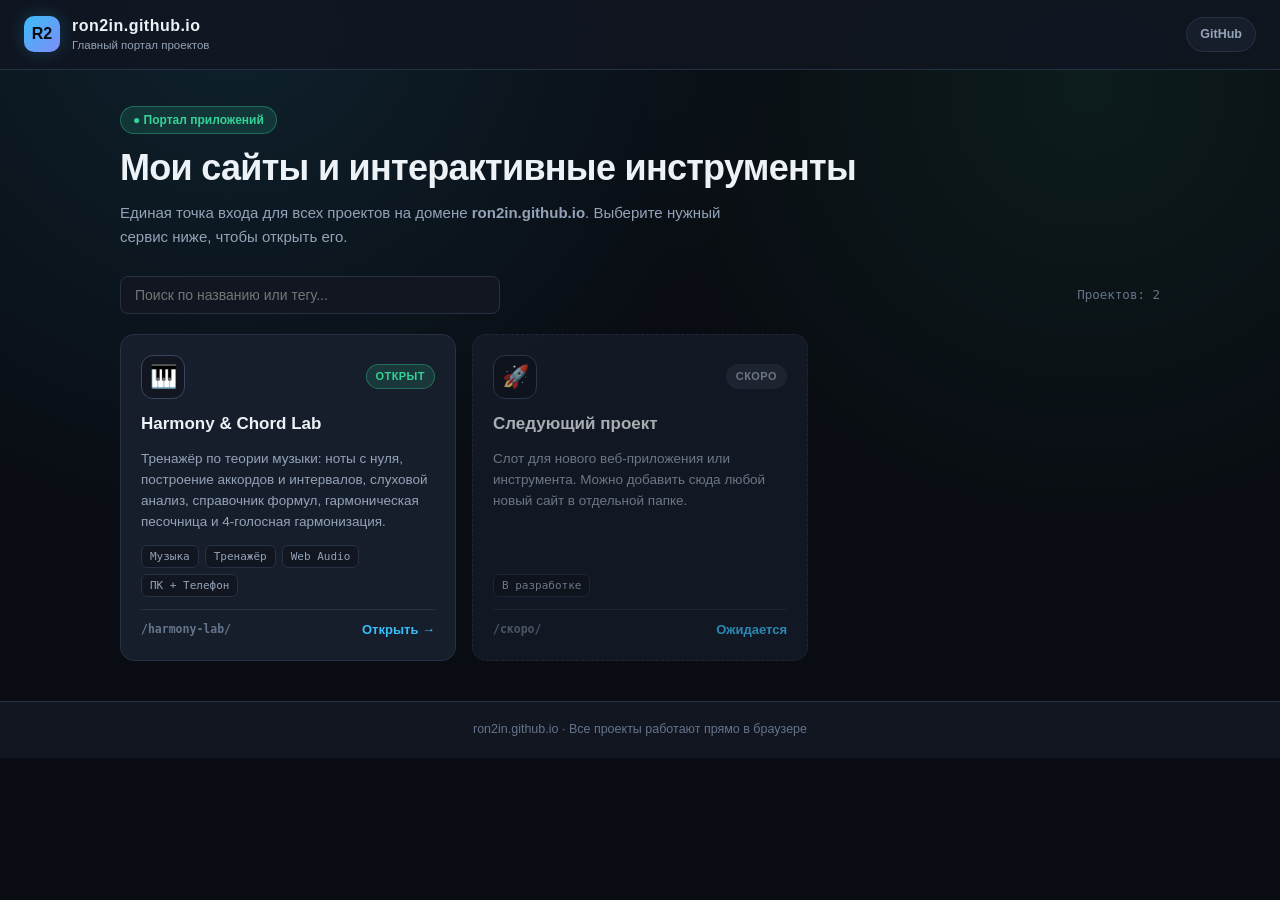
==== index.html @ 560dd849 "Move Harmony & Chord Lab to /harmony-lab/ and create main portal at root" ====
<!DOCTYPE html>
<html lang="ru">
<head>
  <meta charset="UTF-8" />
  <meta name="viewport" content="width=device-width, initial-scale=1.0, viewport-fit=cover" />
  <title>ron2in — Портал проектов и веб-приложений</title>
  <style>
    :root {
      --bg-app: #090c12;
      --bg-panel: #111621;
      --bg-card: #171e2b;
      --bg-card-hover: #1e2738;
      --border: #273144;
      --border-light: #384661;
      --text-main: #edf2f7;
      --text-muted: #94a3b8;
      --text-dim: #64748b;
      --accent: #38bdf8;
      --accent-glow: rgba(56, 189, 248, 0.22);
      --tonic: #34d399;
      --tonic-bg: rgba(52, 211, 153, 0.14);
      --radius: 14px;
      --radius-sm: 8px;
      --font-sans: 'Inter', -apple-system, BlinkMacSystemFont, 'Segoe UI', Roboto, sans-serif;
      --font-mono: 'JetBrains Mono', 'Fira Code', Consolas, monospace;
    }

    * { box-sizing: border-box; margin: 0; padding: 0; }

    html, body {
      min-height: 100%;
      background: var(--bg-app);
      color: var(--text-main);
      font-family: var(--font-sans);
      font-size: 15px;
      line-height: 1.55;
      -webkit-font-smoothing: antialiased;
    }

    body {
      display: flex;
      flex-direction: column;
      background-image:
        radial-gradient(circle at 18% 0%, rgba(56, 189, 248, 0.12), transparent 42%),
        radial-gradient(circle at 85% 12%, rgba(52, 211, 153, 0.08), transparent 36%);
    }

    .topbar {
      display: flex;
      align-items: center;
      justify-content: space-between;
      gap: 12px;
      padding: 14px 24px;
      background: rgba(17, 22, 33, 0.85);
      backdrop-filter: blur(10px);
      border-bottom: 1px solid var(--border);
      position: sticky;
      top: 0;
      z-index: 20;
    }

    .brand {
      display: flex;
      align-items: center;
      gap: 12px;
      text-decoration: none;
      color: inherit;
    }

    .brand-icon {
      width: 36px;
      height: 36px;
      border-radius: 10px;
      background: linear-gradient(135deg, #38bdf8, #818cf8);
      display: grid;
      place-items: center;
      font-weight: 800;
      font-size: 16px;
      color: #090c12;
      box-shadow: 0 0 18px var(--accent-glow);
    }

    .brand-title {
      font-weight: 800;
      font-size: 16px;
      letter-spacing: 0.03em;
    }

    .brand-sub {
      display: block;
      font-size: 11.5px;
      color: var(--text-muted);
      margin-top: -2px;
    }

    .top-links {
      display: flex;
      align-items: center;
      gap: 10px;
    }

    .pill-link {
      display: inline-flex;
      align-items: center;
      gap: 6px;
      padding: 7px 13px;
      border-radius: 999px;
      background: var(--bg-card);
      border: 1px solid var(--border);
      color: var(--text-muted);
      text-decoration: none;
      font-size: 12.5px;
      font-weight: 600;
      transition: 0.15s ease;
    }

    .pill-link:hover {
      border-color: var(--accent);
      color: var(--text-main);
    }

    .main {
      flex: 1;
      width: 100%;
      max-width: 1080px;
      margin: 0 auto;
      padding: 36px 20px calc(40px + env(safe-area-inset-bottom));
    }

    .hero {
      margin-bottom: 28px;
      display: flex;
      flex-direction: column;
      gap: 12px;
    }

    .hero-badge {
      display: inline-flex;
      align-items: center;
      gap: 8px;
      align-self: flex-start;
      padding: 4px 12px;
      border-radius: 999px;
      background: var(--tonic-bg);
      border: 1px solid rgba(52, 211, 153, 0.35);
      color: var(--tonic);
      font-size: 12px;
      font-weight: 700;
    }

    .hero h1 {
      font-size: clamp(24px, 4vw, 36px);
      font-weight: 800;
      letter-spacing: -0.02em;
      line-height: 1.2;
    }

    .hero p {
      color: var(--text-muted);
      max-width: 640px;
      font-size: 15px;
    }

    .toolbar {
      display: flex;
      align-items: center;
      justify-content: space-between;
      gap: 12px;
      flex-wrap: wrap;
      margin-bottom: 20px;
    }

    .search-input {
      flex: 1;
      min-width: 220px;
      max-width: 380px;
      background: var(--bg-panel);
      border: 1px solid var(--border);
      color: var(--text-main);
      padding: 10px 14px;
      border-radius: var(--radius-sm);
      font-size: 14px;
      font-family: inherit;
      outline: none;
      transition: border-color 0.15s;
    }

    .search-input:focus {
      border-color: var(--accent);
    }

    .count-label {
      font-family: var(--font-mono);
      font-size: 12.5px;
      color: var(--text-dim);
    }

    .sites-grid {
      display: grid;
      grid-template-columns: repeat(auto-fill, minmax(290px, 1fr));
      gap: 16px;
    }

    .site-card {
      background: var(--bg-card);
      border: 1px solid var(--border);
      border-radius: var(--radius);
      padding: 20px;
      display: flex;
      flex-direction: column;
      gap: 12px;
      text-decoration: none;
      color: inherit;
      transition: transform 0.16s ease, border-color 0.16s ease, background 0.16s ease, box-shadow 0.16s ease;
    }

    .site-card:hover {
      transform: translateY(-2px);
      border-color: var(--accent);
      background: var(--bg-card-hover);
      box-shadow: 0 10px 28px rgba(0, 0, 0, 0.32);
    }

    .site-card.is-soon {
      opacity: 0.7;
      border-style: dashed;
      cursor: default;
    }

    .site-card.is-soon:hover {
      transform: none;
      border-color: var(--border);
      background: var(--bg-card);
      box-shadow: none;
    }

    .card-top {
      display: flex;
      align-items: center;
      justify-content: space-between;
      gap: 10px;
    }

    .card-icon {
      width: 44px;
      height: 44px;
      border-radius: 12px;
      display: grid;
      place-items: center;
      font-size: 22px;
      background: var(--bg-panel);
      border: 1px solid var(--border-light);
    }

    .status-pill {
      font-size: 11px;
      font-weight: 700;
      padding: 3px 9px;
      border-radius: 999px;
      text-transform: uppercase;
      letter-spacing: 0.04em;
    }

    .status-live {
      background: var(--tonic-bg);
      color: var(--tonic);
      border: 1px solid rgba(52, 211, 153, 0.35);
    }

    .status-soon {
      background: rgba(148, 163, 184, 0.12);
      color: var(--text-muted);
      border: 1px solid var(--border);
    }

    .card-title {
      font-size: 17px;
      font-weight: 700;
      color: var(--text-main);
    }

    .card-desc {
      font-size: 13.5px;
      color: var(--text-muted);
      flex: 1;
    }

    .tags-row {
      display: flex;
      flex-wrap: wrap;
      gap: 6px;
    }

    .tag {
      font-size: 11px;
      font-family: var(--font-mono);
      color: var(--text-muted);
      background: var(--bg-panel);
      border: 1px solid var(--border);
      padding: 2px 8px;
      border-radius: 6px;
    }

    .card-footer {
      display: flex;
      align-items: center;
      justify-content: space-between;
      padding-top: 10px;
      border-top: 1px solid var(--border);
      font-size: 13px;
      font-weight: 600;
    }

    .card-url {
      font-family: var(--font-mono);
      font-size: 11.5px;
      color: var(--text-dim);
    }

    .card-cta {
      color: var(--accent);
    }

    .footer {
      text-align: center;
      padding: 18px 20px calc(18px + env(safe-area-inset-bottom));
      border-top: 1px solid var(--border);
      color: var(--text-dim);
      font-size: 12.5px;
      background: var(--bg-panel);
    }

    @media (max-width: 640px) {
      .topbar { padding: 12px 14px; }
      .main { padding: 22px 14px calc(28px + env(safe-area-inset-bottom)); }
      .sites-grid { grid-template-columns: 1fr; }
      .search-input { max-width: 100%; }
    }
  </style>
</head>
<body>

  <header class="topbar">
    <a class="brand" href="./">
      <div class="brand-icon">R2</div>
      <div>
        <span class="brand-title">ron2in.github.io</span>
        <span class="brand-sub">Главный портал проектов</span>
      </div>
    </a>

    <div class="top-links">
      <a class="pill-link" href="https://github.com/ron2in/ron2in.github.io" target="_blank" rel="noopener">GitHub</a>
    </div>
  </header>

  <main class="main">
    <section class="hero">
      <span class="hero-badge">● Портал приложений</span>
      <h1>Мои сайты и интерактивные инструменты</h1>
      <p>Единая точка входа для всех проектов на домене <strong>ron2in.github.io</strong>. Выберите нужный сервис ниже, чтобы открыть его.</p>
    </section>

    <div class="toolbar">
      <input id="siteSearch" class="search-input" type="search" placeholder="Поиск по названию или тегу..." aria-label="Поиск сайтов" />
      <span id="siteCount" class="count-label"></span>
    </div>

    <section id="sitesGrid" class="sites-grid"></section>
  </main>

  <footer class="footer">
    ron2in.github.io · Все проекты работают прямо в браузере
  </footer>

  <script>
    const SITES = [
      {
        title: 'Harmony & Chord Lab',
        desc: 'Тренажёр по теории музыки: ноты с нуля, построение аккордов и интервалов, слуховой анализ, справочник формул, гармоническая песочница и 4-голосная гармонизация.',
        url: './harmony-lab/',
        displayUrl: '/harmony-lab/',
        icon: '🎹',
        status: 'live',
        tags: ['Музыка', 'Тренажёр', 'Web Audio', 'ПК + Телефон']
      },
      {
        title: 'Следующий проект',
        desc: 'Слот для нового веб-приложения или инструмента. Можно добавить сюда любой новый сайт в отдельной папке.',
        url: '#',
        displayUrl: '/скоро/',
        icon: '🚀',
        status: 'soon',
        tags: ['В разработке']
      }
    ];

    const grid = document.getElementById('sitesGrid');
    const searchInput = document.getElementById('siteSearch');
    const countEl = document.getElementById('siteCount');

    function renderSites(query = '') {
      const q = query.trim().toLowerCase();
      const filtered = SITES.filter(s =>
        !q ||
        s.title.toLowerCase().includes(q) ||
        s.desc.toLowerCase().includes(q) ||
        s.tags.some(t => t.toLowerCase().includes(q))
      );

      countEl.textContent = `Проектов: ${filtered.length}`;
      grid.innerHTML = '';

      filtered.forEach(site => {
        const isLive = site.status === 'live';
        const card = document.createElement(isLive ? 'a' : 'div');
        card.className = 'site-card' + (isLive ? '' : ' is-soon');
        if (isLive) card.href = site.url;

        card.innerHTML = `
          <div class="card-top">
            <div class="card-icon">${site.icon}</div>
            <span class="status-pill ${isLive ? 'status-live' : 'status-soon'}">${isLive ? 'Открыт' : 'Скоро'}</span>
          </div>
          <div class="card-title">${site.title}</div>
          <div class="card-desc">${site.desc}</div>
          <div class="tags-row">
            ${site.tags.map(t => `<span class="tag">${t}</span>`).join('')}
          </div>
          <div class="card-footer">
            <span class="card-url">${site.displayUrl}</span>
            <span class="card-cta">${isLive ? 'Открыть →' : 'Ожидается'}</span>
          </div>
        `;
        grid.appendChild(card);
      });
    }

    searchInput.addEventListener('input', e => renderSites(e.target.value));
    renderSites();
  </script>
</body>
</html>
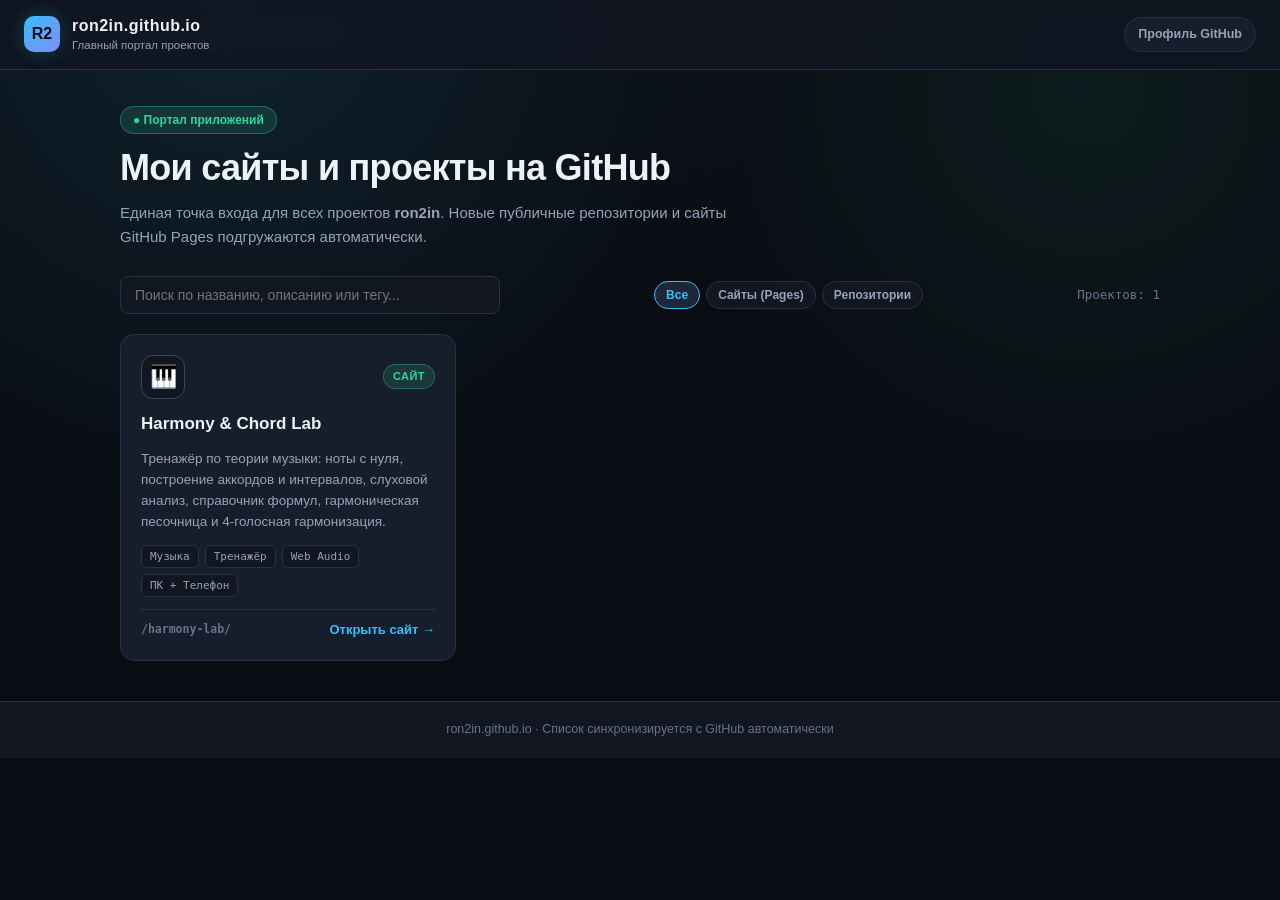
==== commit 55336d64: "Auto-load GitHub repositories and Pages sites on portal" ====
--- a/index.html
+++ b/index.html
@@ -195,6 +195,36 @@
       color: var(--text-dim);
     }
 
+    .filter-pills {
+      display: flex;
+      gap: 6px;
+      flex-wrap: wrap;
+    }
+
+    .filter-pill {
+      background: var(--bg-panel);
+      border: 1px solid var(--border);
+      color: var(--text-muted);
+      padding: 7px 12px;
+      border-radius: 999px;
+      font-size: 12.5px;
+      font-weight: 600;
+      cursor: pointer;
+      font-family: inherit;
+      transition: 0.14s ease;
+    }
+
+    .filter-pill:hover {
+      border-color: var(--accent);
+      color: var(--text-main);
+    }
+
+    .filter-pill.active {
+      background: rgba(56, 189, 248, 0.14);
+      border-color: var(--accent);
+      color: var(--accent);
+    }
+
     .sites-grid {
       display: grid;
       grid-template-columns: repeat(auto-fill, minmax(290px, 1fr));
@@ -273,6 +303,43 @@
       border: 1px solid var(--border);
     }
 
+    .status-gh {
+      background: rgba(56, 189, 248, 0.14);
+      color: var(--accent);
+      border: 1px solid rgba(56, 189, 248, 0.35);
+    }
+
+    .filter-pills {
+      display: flex;
+      gap: 6px;
+      flex-wrap: wrap;
+      align-items: center;
+    }
+
+    .filter-pill {
+      background: var(--bg-panel);
+      border: 1px solid var(--border);
+      color: var(--text-muted);
+      padding: 6px 11px;
+      border-radius: 999px;
+      font-size: 12px;
+      font-weight: 600;
+      cursor: pointer;
+      font-family: inherit;
+      transition: 0.14s;
+    }
+
+    .filter-pill:hover {
+      border-color: var(--accent);
+      color: var(--text-main);
+    }
+
+    .filter-pill.active {
+      background: var(--bg-card-hover);
+      color: var(--accent);
+      border-color: var(--accent);
+    }
+
     .card-title {
       font-size: 17px;
       font-weight: 700;
@@ -350,19 +417,24 @@
     </a>
 
     <div class="top-links">
-      <a class="pill-link" href="https://github.com/ron2in/ron2in.github.io" target="_blank" rel="noopener">GitHub</a>
+      <a class="pill-link" href="https://github.com/ron2in" target="_blank" rel="noopener">Профиль GitHub</a>
     </div>
   </header>
 
   <main class="main">
     <section class="hero">
       <span class="hero-badge">● Портал приложений</span>
-      <h1>Мои сайты и интерактивные инструменты</h1>
-      <p>Единая точка входа для всех проектов на домене <strong>ron2in.github.io</strong>. Выберите нужный сервис ниже, чтобы открыть его.</p>
+      <h1>Мои сайты и проекты на GitHub</h1>
+      <p>Единая точка входа для всех проектов <strong>ron2in</strong>. Новые публичные репозитории и сайты GitHub Pages подгружаются автоматически.</p>
     </section>
 
     <div class="toolbar">
-      <input id="siteSearch" class="search-input" type="search" placeholder="Поиск по названию или тегу..." aria-label="Поиск сайтов" />
+      <input id="siteSearch" class="search-input" type="search" placeholder="Поиск по названию, описанию или тегу..." aria-label="Поиск сайтов" />
+      <div class="filter-pills" id="filterPills">
+        <button class="filter-pill active" data-kind="all">Все</button>
+        <button class="filter-pill" data-kind="site">Сайты (Pages)</button>
+        <button class="filter-pill" data-kind="repo">Репозитории</button>
+      </div>
       <span id="siteCount" class="count-label"></span>
     </div>
 
@@ -370,74 +442,140 @@
   </main>
 
   <footer class="footer">
-    ron2in.github.io · Все проекты работают прямо в браузере
+    ron2in.github.io · Список синхронизируется с GitHub автоматически
   </footer>
 
   <script>
-    const SITES = [
+    const GITHUB_USER = 'ron2in';
+
+    // Закреплённые проекты с ручным описанием (всегда сверху)
+    const PINNED_SITES = [
       {
+        repo: 'harmony-lab',
         title: 'Harmony & Chord Lab',
         desc: 'Тренажёр по теории музыки: ноты с нуля, построение аккордов и интервалов, слуховой анализ, справочник формул, гармоническая песочница и 4-голосная гармонизация.',
-        url: './harmony-lab/',
+        url: 'https://ron2in.github.io/harmony-lab/',
         displayUrl: '/harmony-lab/',
         icon: '🎹',
-        status: 'live',
+        kind: 'site',
         tags: ['Музыка', 'Тренажёр', 'Web Audio', 'ПК + Телефон']
-      },
-      {
-        title: 'Следующий проект',
-        desc: 'Слот для нового веб-приложения или инструмента. Можно добавить сюда любой новый сайт в отдельной папке.',
-        url: '#',
-        displayUrl: '/скоро/',
-        icon: '🚀',
-        status: 'soon',
-        tags: ['В разработке']
       }
     ];
+
+    let allItems = [...PINNED_SITES];
+    let activeKind = 'all';
 
     const grid = document.getElementById('sitesGrid');
     const searchInput = document.getElementById('siteSearch');
     const countEl = document.getElementById('siteCount');
 
-    function renderSites(query = '') {
-      const q = query.trim().toLowerCase();
-      const filtered = SITES.filter(s =>
-        !q ||
-        s.title.toLowerCase().includes(q) ||
-        s.desc.toLowerCase().includes(q) ||
-        s.tags.some(t => t.toLowerCase().includes(q))
-      );
+    function escapeHtml(str) {
+      return String(str).replace(/[&<>"']/g, ch => ({
+        '&': '&amp;', '<': '&lt;', '>': '&gt;', '"': '&quot;', "'": '&#39;'
+      }[ch]));
+    }
+
+    function renderSites() {
+      const q = searchInput.value.trim().toLowerCase();
+      const filtered = allItems.filter(s => {
+        const matchKind = activeKind === 'all' || s.kind === activeKind;
+        const matchQuery = !q ||
+          s.title.toLowerCase().includes(q) ||
+          s.desc.toLowerCase().includes(q) ||
+          s.tags.some(t => t.toLowerCase().includes(q));
+        return matchKind && matchQuery;
+      });
 
       countEl.textContent = `Проектов: ${filtered.length}`;
       grid.innerHTML = '';
 
+      if (!filtered.length) {
+        grid.innerHTML = `<div style="color:var(--text-muted); padding:24px 0;">Ничего не найдено.</div>`;
+        return;
+      }
+
       filtered.forEach(site => {
-        const isLive = site.status === 'live';
-        const card = document.createElement(isLive ? 'a' : 'div');
-        card.className = 'site-card' + (isLive ? '' : ' is-soon');
-        if (isLive) card.href = site.url;
+        const isSite = site.kind === 'site';
+        const card = document.createElement('a');
+        card.className = 'site-card';
+        card.href = site.url;
+        if (!site.url.startsWith('./') && !site.url.startsWith('/')) {
+          card.target = '_blank';
+          card.rel = 'noopener';
+        }
 
         card.innerHTML = `
           <div class="card-top">
             <div class="card-icon">${site.icon}</div>
-            <span class="status-pill ${isLive ? 'status-live' : 'status-soon'}">${isLive ? 'Открыт' : 'Скоро'}</span>
+            <span class="status-pill ${isSite ? 'status-live' : 'status-soon'}">${isSite ? 'Сайт' : 'GitHub'}</span>
           </div>
-          <div class="card-title">${site.title}</div>
-          <div class="card-desc">${site.desc}</div>
+          <div class="card-title">${escapeHtml(site.title)}</div>
+          <div class="card-desc">${escapeHtml(site.desc)}</div>
           <div class="tags-row">
-            ${site.tags.map(t => `<span class="tag">${t}</span>`).join('')}
+            ${site.tags.map(t => `<span class="tag">${escapeHtml(t)}</span>`).join('')}
           </div>
           <div class="card-footer">
-            <span class="card-url">${site.displayUrl}</span>
-            <span class="card-cta">${isLive ? 'Открыть →' : 'Ожидается'}</span>
+            <span class="card-url">${escapeHtml(site.displayUrl)}</span>
+            <span class="card-cta">${isSite ? 'Открыть сайт →' : 'Открыть код →'}</span>
           </div>
         `;
         grid.appendChild(card);
       });
     }
 
-    searchInput.addEventListener('input', e => renderSites(e.target.value));
+    async function loadGitHubProjects() {
+      try {
+        const res = await fetch(`https://api.github.com/users/${GITHUB_USER}/repos?sort=updated&per_page=100`);
+        if (!res.ok) return;
+        const repos = await res.json();
+        const pinnedNames = new Set(PINNED_SITES.map(p => p.repo.toLowerCase()));
+
+        const fetched = repos
+          .filter(r => !r.private && r.name.toLowerCase() !== `${GITHUB_USER}.github.io` && !pinnedNames.has(r.name.toLowerCase()))
+          .map(r => {
+            const hasSite = Boolean(r.has_pages || (r.homepage && r.homepage.trim()));
+            const siteUrl = (r.homepage && r.homepage.trim())
+              ? r.homepage.trim()
+              : (r.has_pages ? `https://${GITHUB_USER}.github.io/${r.name}/` : r.html_url);
+
+            const tags = [];
+            if (r.language) tags.push(r.language);
+            if (r.has_pages) tags.push('GitHub Pages');
+            if (r.fork) tags.push('Fork');
+            if (r.stargazers_count > 0) tags.push(`★ ${r.stargazers_count}`);
+            if (!tags.length) tags.push('Репозиторий');
+
+            return {
+              repo: r.name,
+              title: r.name,
+              desc: r.description || 'Публичный репозиторий на GitHub.',
+              url: hasSite ? siteUrl : r.html_url,
+              displayUrl: hasSite ? `/${r.name}/` : `github.com/${GITHUB_USER}/${r.name}`,
+              icon: hasSite ? '🌐' : '📦',
+              kind: hasSite ? 'site' : 'repo',
+              tags
+            };
+          });
+
+        allItems = [...PINNED_SITES, ...fetched];
+        renderSites();
+      } catch {
+        // Если API недоступен, остаётся список PINNED_SITES
+      }
+    }
+
+    document.getElementById('filterPills').addEventListener('click', e => {
+      const btn = e.target.closest('.filter-pill');
+      if (!btn) return;
+      document.querySelectorAll('.filter-pill').forEach(b => b.classList.remove('active'));
+      btn.classList.add('active');
+      activeKind = btn.dataset.kind;
+      renderSites();
+    });
+
+    searchInput.addEventListener('input', renderSites);
     renderSites();
+    loadGitHubProjects();
   </script>
 </body>
 </html>
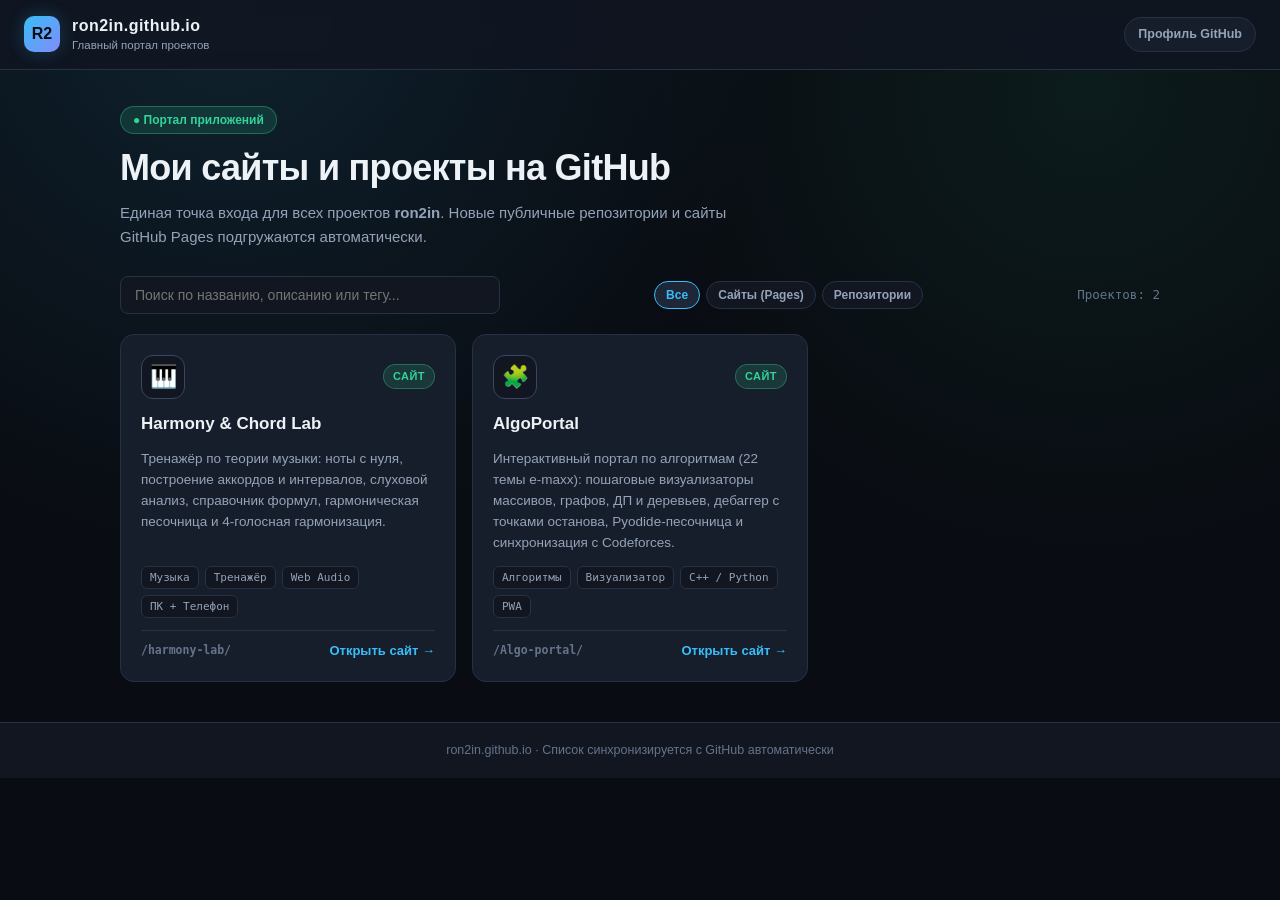
==== commit cc66dd42: "Add AlgoPortal pinned card with description and tags" ====
--- a/index.html
+++ b/index.html
@@ -459,6 +459,16 @@
         icon: '🎹',
         kind: 'site',
         tags: ['Музыка', 'Тренажёр', 'Web Audio', 'ПК + Телефон']
+      },
+      {
+        repo: 'Algo-portal',
+        title: 'AlgoPortal',
+        desc: 'Интерактивный портал по алгоритмам (22 темы e-maxx): пошаговые визуализаторы массивов, графов, ДП и деревьев, дебаггер с точками останова, Pyodide-песочница и синхронизация с Codeforces.',
+        url: 'https://ron2in.github.io/Algo-portal/',
+        displayUrl: '/Algo-portal/',
+        icon: '🧩',
+        kind: 'site',
+        tags: ['Алгоритмы', 'Визуализатор', 'C++ / Python', 'PWA']
       }
     ];
 
@@ -498,10 +508,19 @@
         const isSite = site.kind === 'site';
         const card = document.createElement('a');
         card.className = 'site-card';
+        const isSameOrigin =
+          site.url.startsWith('./') ||
+          site.url.startsWith('/') ||
+          site.url.startsWith(`https://${GITHUB_USER}.github.io/`);
         card.href = site.url;
-        if (!site.url.startsWith('./') && !site.url.startsWith('/')) {
+        if (!isSameOrigin) {
           card.target = '_blank';
           card.rel = 'noopener';
+        } else {
+          card.addEventListener('click', (e) => {
+            e.preventDefault();
+            window.location.assign(site.url);
+          });
         }
 
         card.innerHTML = `
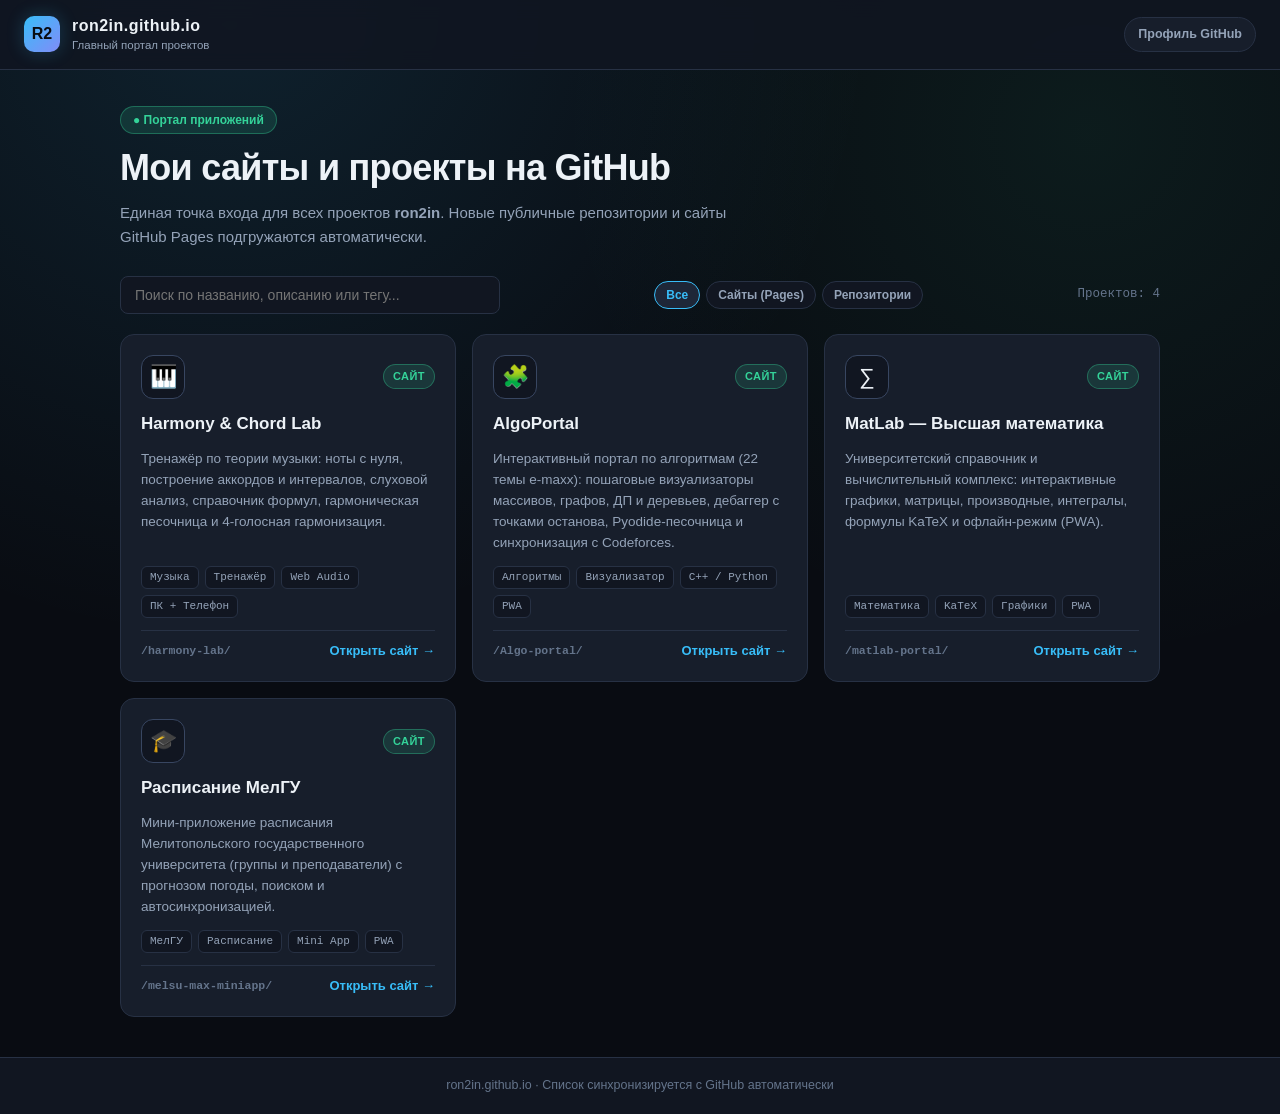
==== commit 0b6e9b8c: "Add MatLab and MelSU Schedule pinned cards to main hub" ====
--- a/index.html
+++ b/index.html
@@ -469,6 +469,26 @@
         icon: '🧩',
         kind: 'site',
         tags: ['Алгоритмы', 'Визуализатор', 'C++ / Python', 'PWA']
+      },
+      {
+        repo: 'matlab-portal',
+        title: 'MatLab — Высшая математика',
+        desc: 'Университетский справочник и вычислительный комплекс: интерактивные графики, матрицы, производные, интегралы, формулы KaTeX и офлайн-режим (PWA).',
+        url: 'https://ron2in.github.io/matlab-portal/',
+        displayUrl: '/matlab-portal/',
+        icon: '∑',
+        kind: 'site',
+        tags: ['Математика', 'KaTeX', 'Графики', 'PWA']
+      },
+      {
+        repo: 'melsu-max-miniapp',
+        title: 'Расписание МелГУ',
+        desc: 'Мини-приложение расписания Мелитопольского государственного университета (группы и преподаватели) с прогнозом погоды, поиском и автосинхронизацией.',
+        url: 'https://ron2in.github.io/melsu-max-miniapp/',
+        displayUrl: '/melsu-max-miniapp/',
+        icon: '🎓',
+        kind: 'site',
+        tags: ['МелГУ', 'Расписание', 'Mini App', 'PWA']
       }
     ];
 
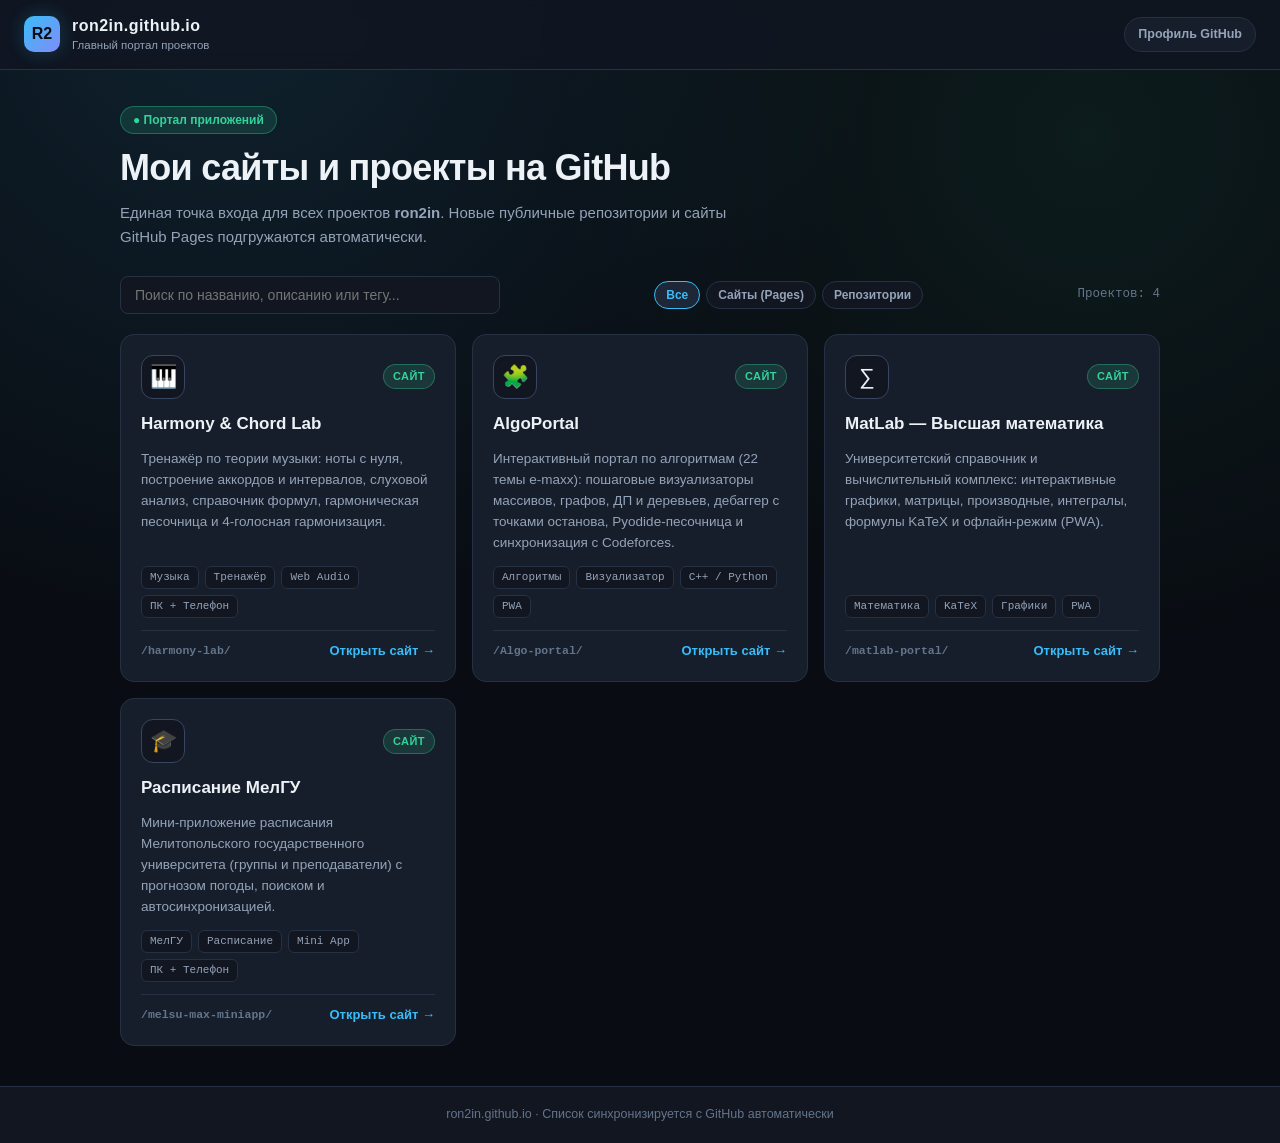
==== commit ea1c0aaf: "Remove inaccurate PWA tag from MelSU Schedule card" ====
--- a/index.html
+++ b/index.html
@@ -488,7 +488,7 @@
         displayUrl: '/melsu-max-miniapp/',
         icon: '🎓',
         kind: 'site',
-        tags: ['МелГУ', 'Расписание', 'Mini App', 'PWA']
+        tags: ['МелГУ', 'Расписание', 'Mini App', 'ПК + Телефон']
       }
     ];
 
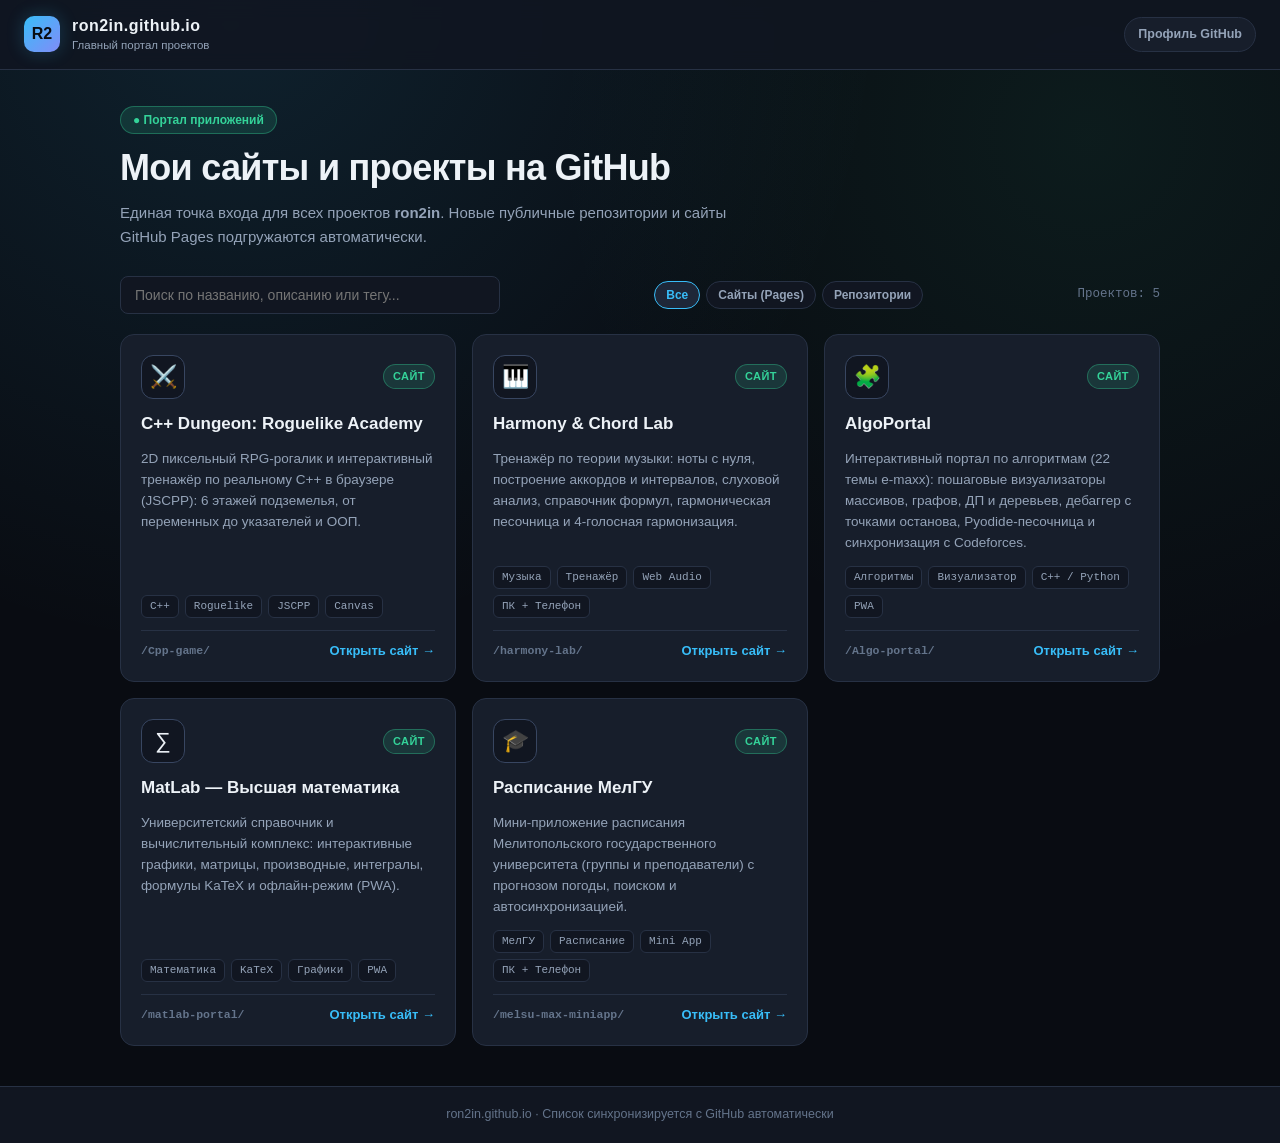
==== commit e1fcac70: "Add C++ Dungeon: Roguelike Academy (/Cpp-game/)" ====
--- a/index.html
+++ b/index.html
@@ -450,6 +450,16 @@
 
     // Закреплённые проекты с ручным описанием (всегда сверху)
     const PINNED_SITES = [
+      {
+        repo: 'Cpp-game',
+        title: 'C++ Dungeon: Roguelike Academy',
+        desc: '2D пиксельный RPG-рогалик и интерактивный тренажёр по реальному C++ в браузере (JSCPP): 6 этажей подземелья, от переменных до указателей и ООП.',
+        url: 'https://ron2in.github.io/Cpp-game/',
+        displayUrl: '/Cpp-game/',
+        icon: '⚔️',
+        kind: 'site',
+        tags: ['C++', 'Roguelike', 'JSCPP', 'Canvas']
+      },
       {
         repo: 'harmony-lab',
         title: 'Harmony & Chord Lab',
